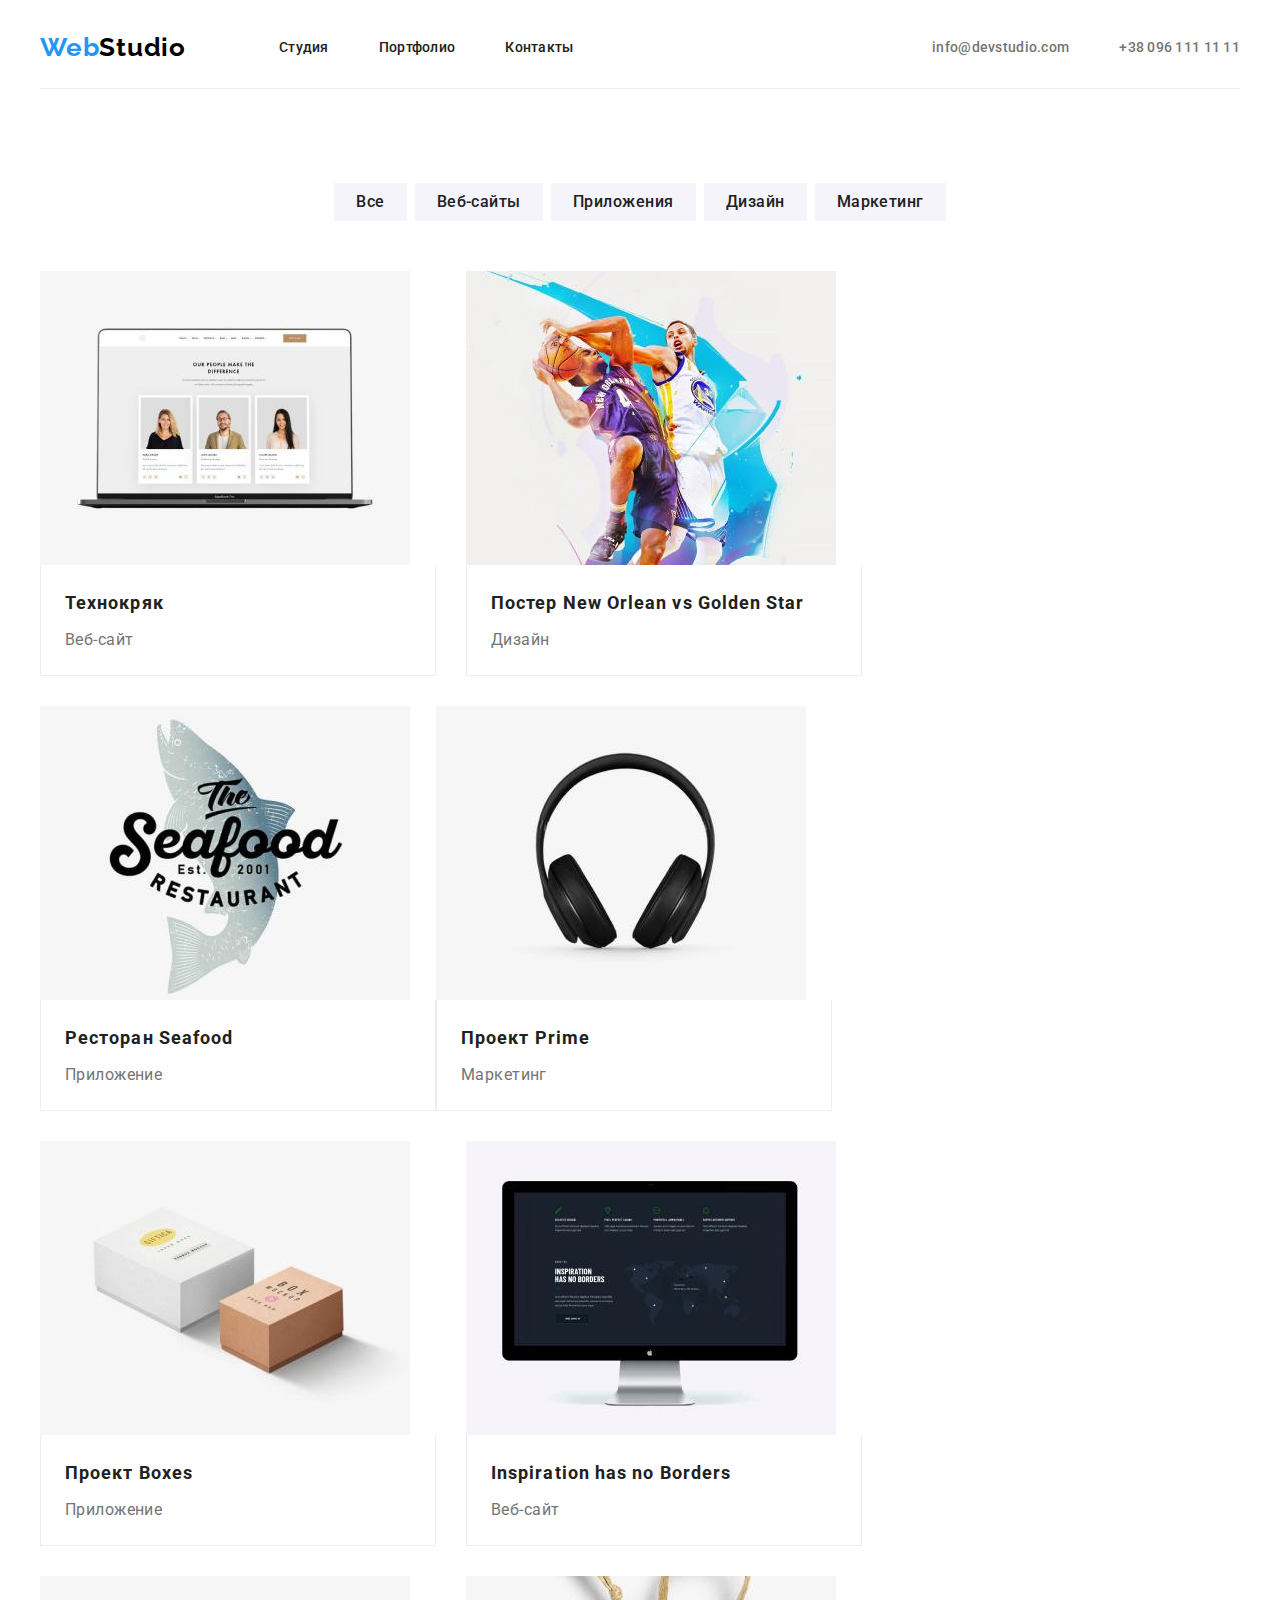
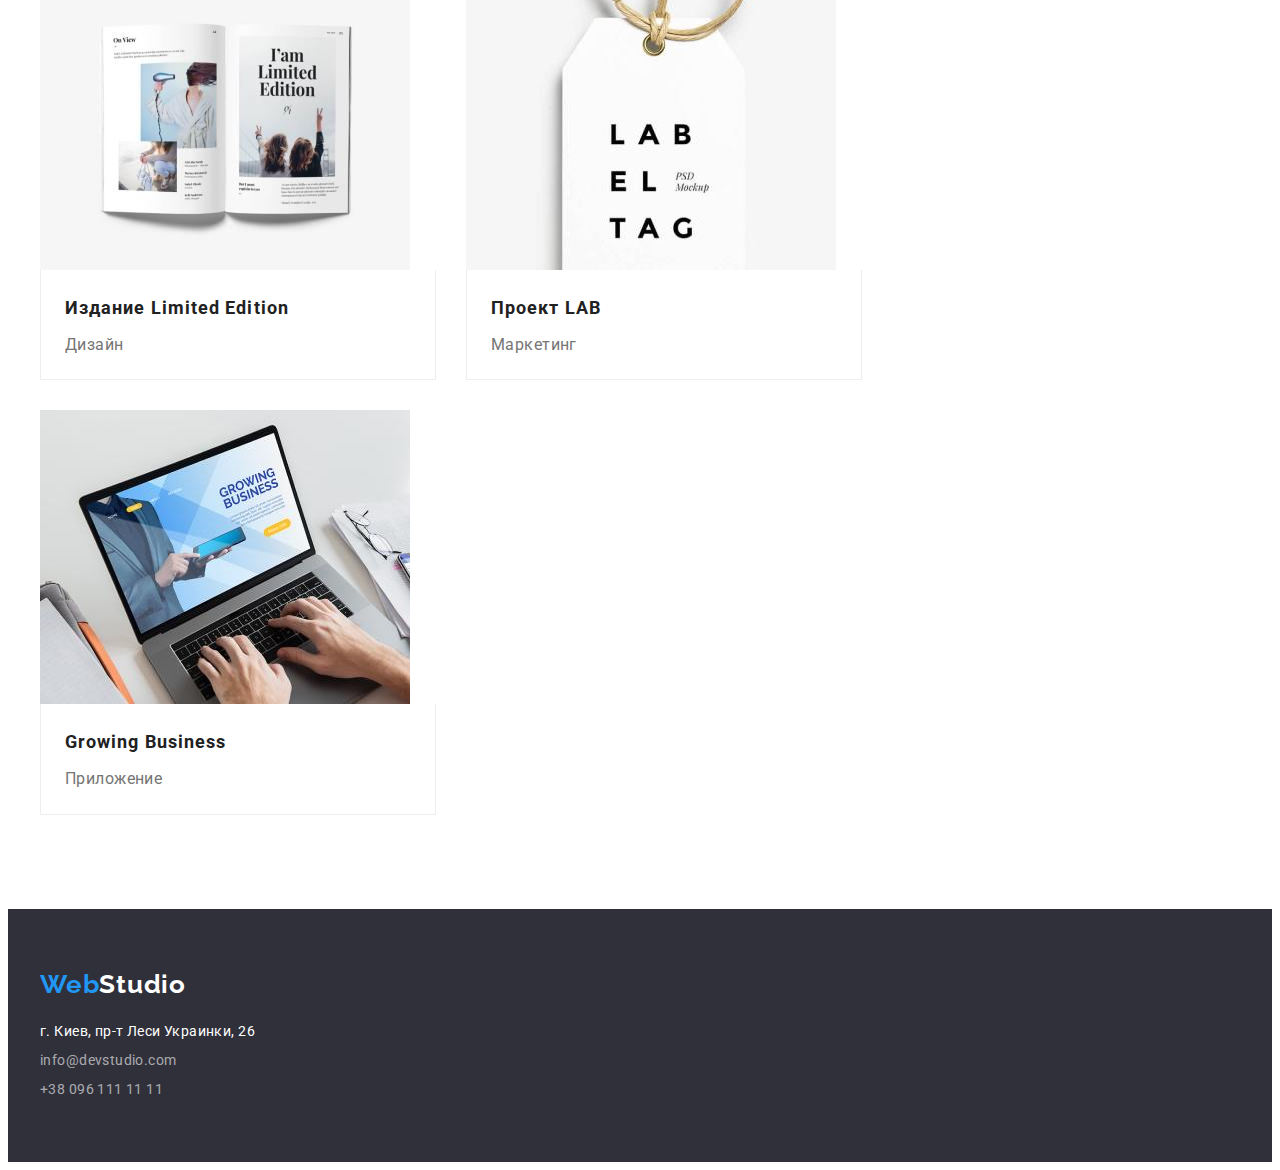
==== portfolio.html @ 9432514c "start" ====
<!DOCTYPE html>
<html lang="ru">
<head>
    <meta charset="UTF-8">
    <meta http-equiv="X-UA-Compatible" content="IE=edge">
    <meta name="viewport" content="width=device-width, initial-scale=1.0">
    <title>Портфолио</title>
    <link rel="preconnect" href="https://fonts.googleapis.com">
    <link rel="preconnect" href="https://fonts.gstatic.com" crossorigin>
    <link href="https://fonts.googleapis.com/css2?family=Raleway:wght@700&family=Roboto:wght@400;500;700;900&display=swap" rel="stylesheet">    
    <link rel="stylesheet" href="https://cdnjs.cloudflare.com/ajax/libs/modern-normalize/1.1.0/modern-normalize.min.css" integrity="sha512-wpPYUAdjBVSE4KJnH1VR1HeZfpl1ub8YT/NKx4PuQ5NmX2tKuGu6U/JRp5y+Y8XG2tV+wKQpNHVUX03MfMFn9Q==" crossorigin="anonymous" referrerpolicy="no-referrer" />
    <link rel="stylesheet" href="./css/styles.css">
</head>
<body>
    <!-- header section -->
    <header class="header">
        <div class="container">
            <!-- navigation -->
            <nav class="header-navigation">
                <!-- logo -->
                <a class="header-logo link" href="">Web<span class="header-logo-part">Studio</span></a>
                <ul class="header-list list">
                    <li class="header-item"><a class="header-item-link link" href="./index.html">Студия</a></li>
                    <li class="header-item"><a class="header-item-link link" href="./portfolio.html">Портфолио</a></li>
                    <li class="header-item"><a class="header-item-link link" href="">Контакты</a></li>
                </ul>
                <!-- contacts -->
                <ul class="header-contacts-list list">
                    <li class="header-contacts-item"><a class="header-contacts-link link" href="mailto:info@devstudio.com">info@devstudio.com</a></li>
                    <li class="header-contacts-item"><a class="header-contacts-link link" href="tel:+380961111111">+38 096 111 11 11</a></li>
                </ul>
            </nav>
        </div> 
    </header>
    <!-- main section -->
    <main class="main-portfolio">
        <section class="main-section-portfolio section">
            <div class="container">
                <h1 class="main-section-portfolio-title">Projects</h1>
                
                    <!-- filter -->
                    <ul class="main-portfolio-filter-list list">
                        <li class="main-portfolio-filter-item"><button class="main-portfolio-filter-item-button" type="button">Все</button></li>
                        <li class="main-portfolio-filter-item"><button class="main-portfolio-filter-item-button" type="button">Веб-сайты</button></li>
                        <li class="main-portfolio-filter-item"><button class="main-portfolio-filter-item-button" type="button">Приложения</button></li>
                        <li class="main-portfolio-filter-item"><button class="main-portfolio-filter-item-button" type="button">Дизайн</button></li>
                        <li class="main-portfolio-filter-item"><button class="main-portfolio-filter-item-button" type="button">Маркетинг</button></li>
                    </ul>
                    <!-- projects section -->
                    <ul class="potfolio-projects-list list">
                        <li class="potfolio-projects-item"> 
                            <a class="link portfolio-link-img" href="">
                                <img class="img" src="./images/project1.jpg" alt="project-img-1" width="370" height="294">
                                <div class="projects-main-text"> 
                                    <h2 class="potfolio-projects-item-title">Технокряк</h2>
                                    <p class="potfolio-projects-item-text">Веб-сайт</p>
                                </div>
                            </a> 
                        </li>
                        <li class="potfolio-projects-item"> 
                            <a class="link portfolio-link-img" href="">
                                <img class="img" src="./images/project2.jpg" alt="project-img-2" width="370" height="294">
                                <div class="projects-main-text">
                                    <h2 class="potfolio-projects-item-title">Постер New Orlean vs Golden Star</h2>
                                    <p class="potfolio-projects-item-text">Дизайн</p>  
                                </div> 
                            </a> 
                        </li>
                        <li class="potfolio-projects-item"> 
                            <a class="link portfolio-link-img" href="">
                                <img class="img" src="./images/project3.jpg" alt="project-img-3" width="370" height="294">
                                <div class="projects-main-text"> 
                                    <h2 class="potfolio-projects-item-title">Ресторан Seafood</h2>
                                    <p class="potfolio-projects-item-text">Приложение</p>
                                </div>
                            </a> 
                        </li>
                        <li class="potfolio-projects-item"> 
                            <a class="link portfolio-link-img" href="">
                                <img class="img" src="./images/project4.jpg" alt="project-img-4" width="370" height="294">
                                <div class="projects-main-text"> 
                                    <h2 class="potfolio-projects-item-title">Проект Prime</h2>
                                    <p class="potfolio-projects-item-text">Маркетинг</p>
                                </div>
                            </a> 
                        </li>
                        <li class="potfolio-projects-item"> 
                            <a class="link portfolio-link-img" href="">
                                <img class="img" src="./images/project5.jpg" alt="project-img-5" width="370" height="294">
                                <div class="projects-main-text">
                                    <h2 class="potfolio-projects-item-title">Проект Boxes</h2>
                                    <p class="potfolio-projects-item-text">Приложение</p>
                                </div> 
                            </a> 
                        </li>
                        <li class="potfolio-projects-item"> 
                            <a class="link portfolio-link-img" href="">
                                <img class="img" src="./images/project6.jpg" alt="project-img-6" width="370" height="294">
                                <div class="projects-main-text"> 
                                    <h2 class="potfolio-projects-item-title">Inspiration has no Borders</h2>
                                    <p class="potfolio-projects-item-text">Веб-сайт</p>
                                </div>
                            </a> 
                        </li>
                        <li class="potfolio-projects-item"> 
                            <a class="link portfolio-link-img" href="">
                                <img class="img" src="./images/project7.jpg" alt="project-img-7" width="370" height="294">
                                <div class="projects-main-text"> 
                                    <h2 class="potfolio-projects-item-title">Издание Limited Edition</h2>
                                    <p class="potfolio-projects-item-text">Дизайн</p>
                                </div>
                            </a> 
                        </li>
                        <li class="potfolio-projects-item"> 
                            <a class="link portfolio-link-img" href="">
                                <img class="img" src="./images/project8.jpg" alt="project-img-8" width="370" height="294">
                                <div class="projects-main-text"> 
                                    <h2 class="potfolio-projects-item-title">Проект LAB</h2>
                                    <p class="potfolio-projects-item-text">Маркетинг</p>
                                </div>
                            </a> 
                        </li>
                        <li class="potfolio-projects-item"> 
                            <a class="link portfolio-link-img" href="">
                                <img class="img" src="./images/project9.jpg" alt="project-img-9" width="370" height="294">
                                <div class="projects-main-text"> 
                                    <h2 class="potfolio-projects-item-title">Growing Business</h2>
                                    <p class="potfolio-projects-item-text">Приложение</p>
                                </div>  
                            </a> 
                        </li>
                    </ul>
            </div>
        </section>
    </main>
    <!-- footer section -->
    <footer class="footer">
        <div class="container ">    
            <!-- logo 2 -->
            <a class="footer-logo link" href="">Web<span class="footer-logo-part">Studio</span></a>
            <!-- address -->
            <address class="footer-address">
                <ul class="footer-adress-list list">
                    <li class="footer-address-item"><a class="footer-addres-link-add link" href="">г. Киев, пр-т Леси Украинки, 26</a></li>
                    <li class="footer-address-item"><a class="footer-addres-link link" href="mailto:info@devstudio.com">info@devstudio.com</a></li>
                    <li class="footer-address-item"><a class="footer-addres-link link" href="tel:+380961111111">+38 096 111 11 11</a></li>
                </ul>
            </address>
        </div>
    </footer>





    
</body>
</html>
---- css/styles.css ----
:root {
    --main-color: #212121;
    --header-nav-hover-color: #2196F3;
    --main-title-color: #FFFFFF; 
    --regular-text-colour: #757575;
    --main-background: #2F303A;
    --second-background: #F5F4FA;
    --footer-contacts:rgba(255, 255, 255, 0.6);
    }

p, h1, h2, h3, h4, h5, h6 {
    margin: 0;
    }
ul {
    margin: 0;
    padding: 0;
}

img {
    display: block;
    max-width: 100%;
}

.container {
    width: 1200px;
    padding-left: 15px;
    padding-right: 15px;
    margin: 0 auto;
}

/* Header box */

.header-logo {
    margin-right: 93px;
    padding-top: 24px;
    padding-bottom: 25px;
    display: inline-block;
}
.header-list {
    display: flex;
}
.header-item-link {
    padding-top: 32px;
    padding-bottom: 32px;
    display: inline-block;
}
.header-item:not(:last-child){
    margin-right: 50px;
}
.header-contacts-list {
    display: flex;
    margin-left: auto;
}
.header-contacts-item:not(:last-child) {
    margin-right: 50px; 
}
.header-navigation {
    display: flex;
    align-items: center;
    border-bottom-width: 1px;
    border-bottom-style: solid;
    border-bottom-color: #ECECEC;
}
.header-contacts-link {
    padding-top: 32px;
    padding-bottom: 32px;
    display: inline-block;
}
.section {
    padding-top: 94px;
    padding-bottom: 94px;
}

/* main box */
.main-section {
    padding-top: 200px;
    padding-bottom: 200px;
}

.main-section-title {
    margin-bottom: 30px;
}
.main-button-container {
    display: flex;
    justify-content: center;  
}

/* peculiarities section box */
.second-main {
    padding-bottom: 0px;
}
.second-main-list {
    display: flex;
}    
.second-main-item-title {
    margin-bottom: 10px;
    width: 270px;
}
.second-main-item:not(:last-child) {
    margin-right: 30px;
}

/*  what are we doing box */

.third-main-list {
    display: flex;
}
.third-main-item:not(:last-child) {
    margin-right: 30px;
}
.third-main-title {
    margin-bottom: 50px;
}

/* our team section box */

.main-team-title {
    margin-bottom: 50px;
}
.main-team-list {
    display: flex;
}
.main-team-item:not(:last-child) {
    margin-right: 30px;
}
.main-team-item-title {
    display: flex;
    justify-content: center;
    margin: 30px 0 10px 0;
}
.main-team-item-text {
    display: flex;
    justify-content: center;
    padding-bottom: 30px;
}

/* footer box */
.footer {
    padding-top: 60px;
    padding-bottom: 60px;
} 
.footer-logo {
    display: block;
}
.footer-address {
    margin-top: 20px;
} 
.footer-addres-link-add {
    display: block;
}
.footer-addres-link {
    display: block;
}

.footer-address-item:not(:last-child) {
    margin-bottom: 5px;
    
}




/* portfolio filter box */

.main-portfolio-filter-list {
    display: flex;
    justify-content: center;
}
.main-portfolio-filter-item {
    display: flex;
}
.main-portfolio-filter-item:not(:last-child) {
    margin-right: 8px;
}
/* Portfolio items box */

.potfolio-projects-list {
    display: flex;
    flex-wrap: wrap;
    margin-top: 50px;
    margin-right: -30px;
    margin-bottom: -30px;
}
.potfolio-projects-item {
    flex-basis: calc(100%/3 - 30px);
    margin-right: 30px;
    margin-bottom: 30px;
}

.potfolio-projects-item:nth-child(3n) {
    margin-right: 0;
}
.projects-main-text {
    border: 1px solid #EEEEEE;
    border-top: none;
    width: 370px;
    padding-top: 20px;
    padding-left: 24px;
    padding-bottom: 20px;
    
}
.potfolio-projects-item-text {
    margin-top: 4px;
} 


body {
    font-family: Roboto , sans-serif;
    background-color: #fff;
    color: var(--main-color);
    letter-spacing: 0.03em;
    font-size: 14px;
}


.list {
    list-style: none;
}
.link {
    text-decoration: none;
}

/* header logo */
.header-logo {
font-family: Raleway;
font-style: normal;
font-weight: bold;
font-size: 26px;
line-height: 1.19;
letter-spacing: 0.03em;
color: #2196F3;
}
.header-logo-part {
    color: #000000;
}

/* header nav list */

.header-item-link {
font-weight: 500;
line-height: 1.14;
letter-spacing: 0.02em;
color: var(--main-color);
}
.header-item-link:hover {
    color: var(--header-nav-hover-color);
}
.header-item-link:focus {
    color: var(--header-nav-hover-color);
}

/* header contacts */

.header-contacts-link {
    font-weight: 500;
    line-height: 1.14 ;
    letter-spacing: 0.02em;
    color: var(--regular-text-colour);

}
.header-contacts-link:hover {
    color: var(--header-nav-hover-color);
}
.header-contacts-link:focus {
    color: var(--header-nav-hover-color);
}

/* main section */
.main-section-portfolio-title {
    display: none;
}
.main-section {
    background-color:var(--main-background) ;
}
.main-section-title{
    font-weight: 900;
    font-size: 44px;
    line-height: 1.36;
    text-align: center;
    letter-spacing: 0.06em;
    text-transform: uppercase;
    color: var(--main-title-color)
}
.main-section-button {
    font-family: Roboto;
    font-style: normal;
    font-weight: bold;
    font-size: 16px;
    line-height: 1.87;
    display: flex;
    align-items: center;
    text-align: center;
    justify-content: center;
    letter-spacing: 0.06em;
    color: var(--main-title-color);
    background-color: var(--header-nav-hover-color);
    cursor: pointer;
    height: 50px;
    width: 200px;
    border: none;
}
/* second main */
.second-main-title {
    display: none;
}
.second-main-item-title {
    line-height: 1.14;
    text-transform: uppercase;
    color: var(--main-color);
}
.second-main-item-text {
    line-height: 1.71;
    color: var(--regular-text-colour); 
}
/* third main */
.third-main-title {

    font-size: 36px;
    line-height: 1.16;
    text-align: center;
    color: var(--main-color);
}
/* main team */
.main-team {
    background-color: var(--second-background);
}
.main-team-title {
    font-size: 36px;
    line-height: 1.16;
    text-align: center;
    color: var(--main-color);
}
.main-team-item {
    background-color: var(--main-title-color);
}
.main-team-item-title {
    font-weight: 500;
    font-size: 16px;
    line-height: 1.18;
    color: var(--main-color);
}
.main-team-item-text {
    font-size: 16px;
    line-height: 1.18;
    color: var(--regular-text-colour)
}
/* Footer */
.footer {
    background-color: var(--main-background);
}
/* footer logo */
.footer-logo {
    font-family: Raleway;
    font-style: normal;
    font-weight: bold;
    font-size: 26px;
    line-height: 1.19;
    letter-spacing: 0.03em;
    color: #2196F3;
}
.footer-logo-part {
    color: #fff;
}
.footer-addres-link-add {
    font-style: normal;
    line-height: 1.71;
    letter-spacing: 0.03em;
    color: #FFFFFF;
}
.footer-addres-link {
    font-style: normal;
    line-height: 1.71;
    letter-spacing: 0.03em;
    color: var(--footer-contacts);
}
.footer-addres-link:hover,
.footer-addres-link:focus {
    color: #fff;
}
/* prtfolio filters */
.main-portfolio-filter-item-button {
    font-family: Roboto;
    font-weight: 500;
    font-size: 16px;
    line-height: 1.62;
    text-align: center;
    letter-spacing: 0.03em;
    color: var(--main-color);
    background-color: var(--second-background);
    border: none;
    cursor: pointer;
    padding: 6px 22px 6px 22px; 
    
}
.main-portfolio-filter-item-button:hover {
    background-color: var(--header-nav-hover-color);
    color: var(--main-title-color);
}
.main-portfolio-filter-item-button:focus {
    background-color: var(--header-nav-hover-color);
    color: var(--main-title-color);
}

/* projects portfolio */

.potfolio-projects-item {
    background: var(--main-title-color);
    box-sizing: border-box;
}
.potfolio-projects-item-title {
    font-size: 18px;
    line-height: 2;
    letter-spacing: 0.06em;
    color: var(--main-color);
}
.potfolio-projects-item-text {
    font-size: 16px;
    line-height: 1.87;
    color: var(--regular-text-colour);
}
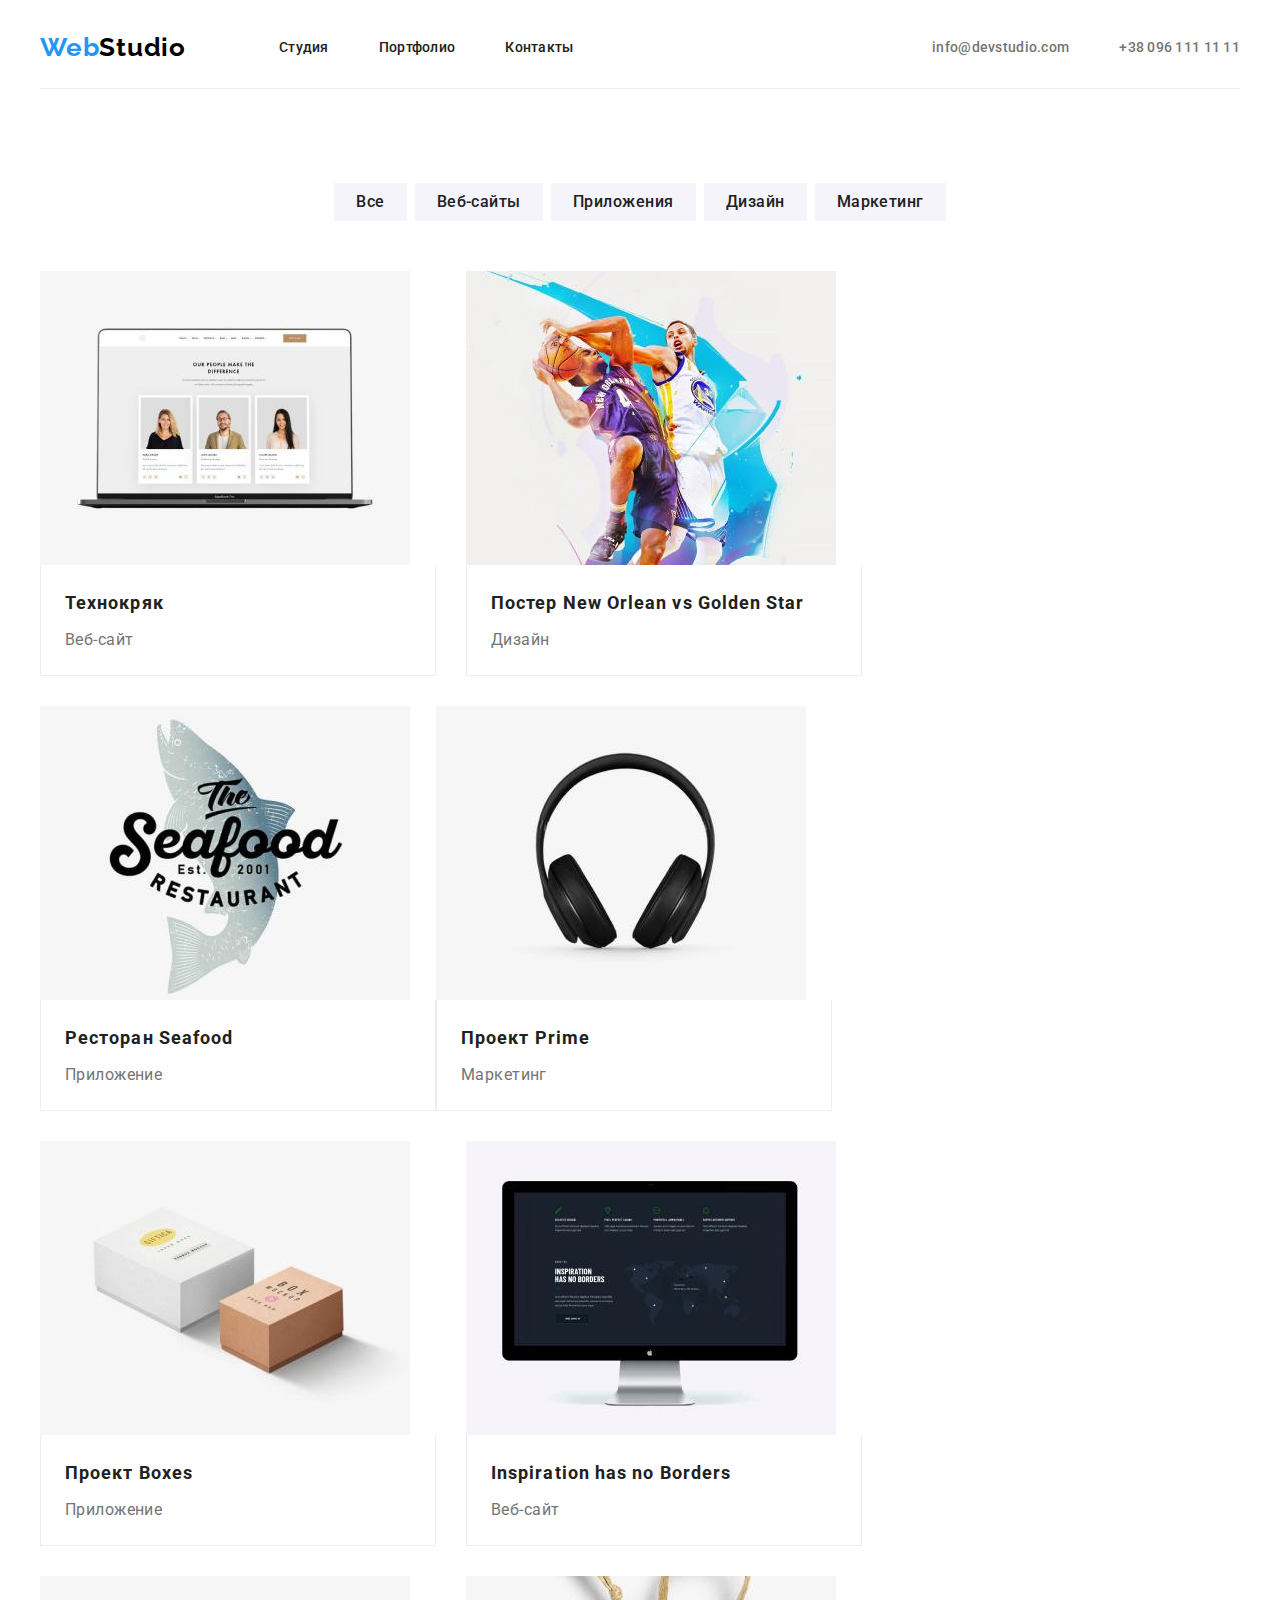
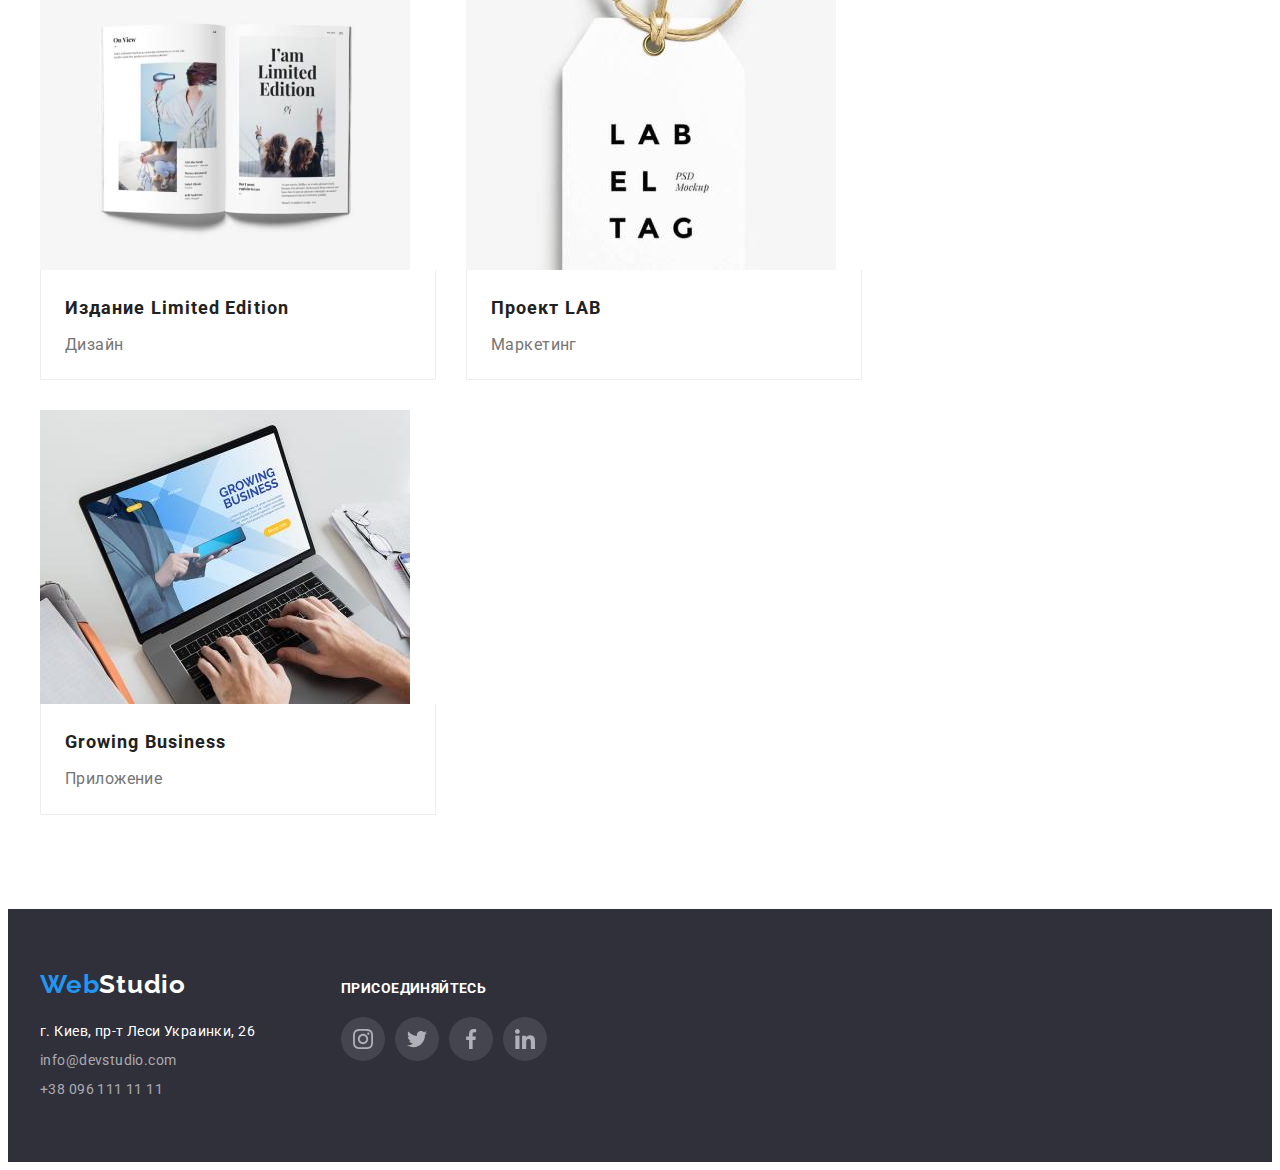
==== commit ce971a28: "finish" ====
--- a/portfolio.html
+++ b/portfolio.html
@@ -135,24 +135,58 @@
     </main>
     <!-- footer section -->
     <footer class="footer">
-        <div class="container ">    
+        <div class="container footer-container">
             <!-- logo 2 -->
+            <div class="footer-links">
             <a class="footer-logo link" href="">Web<span class="footer-logo-part">Studio</span></a>
             <!-- address -->
             <address class="footer-address">
-                <ul class="footer-adress-list list">
-                    <li class="footer-address-item"><a class="footer-addres-link-add link" href="">г. Киев, пр-т Леси Украинки, 26</a></li>
-                    <li class="footer-address-item"><a class="footer-addres-link link" href="mailto:info@devstudio.com">info@devstudio.com</a></li>
-                    <li class="footer-address-item"><a class="footer-addres-link link" href="tel:+380961111111">+38 096 111 11 11</a></li>
+            <ul class="footer-adress-list list">
+                <li class="footer-address-item"><a class="footer-addres-link-add link" href="">г. Киев, пр-т Леси Украинки, 26</a></li>
+                <li class="footer-address-item"><a class="footer-addres-link link" href="mailto:info@devstudio.com">info@devstudio.com</a></li>
+                <li class="footer-address-item"><a class="footer-addres-link link" href="tel:+380961111111">+38 096 111 11 11</a></li>
+            </ul>
+            </address>
+            </div>  
+            <div class="footer-social">
+                <h4 class="footer-social-text">Присоединяйтесь</h4>
+                <ul class="footer-social-list list">
+                    <li class="footer-social-item"> 
+                        <a href="" class="footer-social-link" > 
+                            <svg class="footer-social-icon" width="20" heigh="20" >
+                                <use href="./images/icons.svg#icon-instagram">
+                                </use>
+                            </svg>
+                        </a>
+                    </li>
+                    <li class="footer-social-item"> 
+                        <a href="" class="footer-social-link" > 
+                            <svg class="footer-social-icon" width="20" heigh="20" >
+                                <use href="./images/icons.svg#icon-twitter">
+                                </use>
+                            </svg>
+                        </a>
+                    </li>
+                    <li class="footer-social-item"> 
+                        <a href="" class="footer-social-link" > 
+                            <svg class="footer-social-icon" width="20" heigh="20" >
+                                <use href="./images/icons.svg#icon-facebook">
+                                </use>
+                            </svg>
+                        </a>
+                    </li>
+                    <li class="footer-social-item"> 
+                        <a href="" class="footer-social-link" > 
+                            <svg class="footer-social-icon" width="20" heigh="20" >
+                                <use href="./images/icons.svg#icon-linkedin">
+                                </use>
+                            </svg>
+                        </a>
+                    </li>
                 </ul>
-            </address>
+    
+            </div>
         </div>
     </footer>
-
-
-
-
-
-    
 </body>
 </html>--- a/css/styles.css
+++ b/css/styles.css
@@ -51,6 +51,21 @@
     display: flex;
     margin-left: auto;
 }
+.header-contacts-item{
+    display: flex;
+}
+.header-contacts-icon{
+    width: 16px;
+    height: 12px;
+    margin-right: 10px;
+}
+.header-contacts-icon-smartphone {
+    width: 10px;
+    height: 16px;
+    margin-right: 10px;
+}
+
+
 .header-contacts-item:not(:last-child) {
     margin-right: 50px; 
 }
@@ -64,13 +79,15 @@
 .header-contacts-link {
     padding-top: 32px;
     padding-bottom: 32px;
-    display: inline-block;
+    display: flex;
 }
 .section {
     padding-top: 94px;
     padding-bottom: 94px;
 }
-
+.header-contacts-item {
+    display: flex;
+}
 /* main box */
 .main-section {
     padding-top: 200px;
@@ -99,6 +116,23 @@
 .second-main-item:not(:last-child) {
     margin-right: 30px;
 }
+.second-main-icons-list {
+    display: flex;
+    margin-bottom: 30px;
+}
+.second-main-icons-item {
+    background-color: #F5F4FA;
+    width: 270px;
+    height: 120px;
+    border-radius: 4px;
+    display: flex;
+    justify-content: center;
+    align-items: center;
+}
+.second-main-icons-item + .second-main-icons-item {
+    margin-left: 30px;
+}
+
 
 /*  what are we doing box */
 
@@ -131,7 +165,7 @@
 .main-team-item-text {
     display: flex;
     justify-content: center;
-    padding-bottom: 30px;
+    margin-bottom: 16px;
 }
 
 /* footer box */
@@ -139,6 +173,12 @@
     padding-top: 60px;
     padding-bottom: 60px;
 } 
+.footer-container {
+    display: flex;
+}
+.footer-links {
+    margin-right: 86px;
+}
 .footer-logo {
     display: block;
 }
@@ -256,8 +296,12 @@
     line-height: 1.14 ;
     letter-spacing: 0.02em;
     color: var(--regular-text-colour);
-
-}
+}
+.header-contacts-icon-smartphone,
+.header-contacts-icon {
+    fill: currentColor;
+} 
+
 .header-contacts-link:hover {
     color: var(--header-nav-hover-color);
 }
@@ -270,7 +314,15 @@
     display: none;
 }
 .main-section {
-    background-color:var(--main-background) ;
+    background-color:#C4C4C4;
+    background-image: linear-gradient(
+        rgba(47, 48, 58, 0.4),
+        rgba(47, 57, 58, 0.4)), 
+    url(../images/main-bg.jpg);
+    background-repeat: no-repeat;
+    background-position: 50% 50%;
+    background-size: 1600px;
+
 }
 .main-section-title{
     font-weight: 900;
@@ -332,6 +384,10 @@
 }
 .main-team-item {
     background-color: var(--main-title-color);
+    box-shadow: 0px 1px 3px rgba(0, 0, 0, 0.12), 
+                0px 1px 1px rgba(0, 0, 0, 0.14), 
+                0px 2px 1px rgba(0, 0, 0, 0.2);
+    border-radius: 0px 0px 4px 4px;
 }
 .main-team-item-title {
     font-weight: 500;
@@ -343,6 +399,41 @@
     font-size: 16px;
     line-height: 1.18;
     color: var(--regular-text-colour)
+}
+
+/* Team social */
+
+.main-team-social-list {
+    display: flex;
+    justify-content: center;
+    padding-bottom: 30px;
+}
+
+.main-team-social-item {
+    width: 44px;
+    height: 44px;
+    
+}
+.main-team-social-item + .main-team-social-item {
+    margin-left: 10px;
+}
+.main-team-social-link {
+    width: 100%;
+    height: 100%;
+    display: flex;
+    background-color: #FFFFFF;
+    border-radius: 50%;
+    align-items: center;
+    justify-content: center;
+    color: #AFB1B8;   
+}
+.main-team-social-icon {
+    fill: currentColor;
+}
+.main-team-social-link:hover,
+.main-team-social-link:focus{
+    background-color: #2196F3; 
+    color: #FFFFFF;
 }
 /* Footer */
 .footer {
@@ -395,10 +486,16 @@
 .main-portfolio-filter-item-button:hover {
     background-color: var(--header-nav-hover-color);
     color: var(--main-title-color);
+    box-shadow: 0px 3px 1px rgba(0, 0, 0, 0.1), 
+                0px 1px 2px rgba(0, 0, 0, 0.08), 
+                0px 2px 2px rgba(0, 0, 0, 0.12);
 }
 .main-portfolio-filter-item-button:focus {
     background-color: var(--header-nav-hover-color);
     color: var(--main-title-color);
+    box-shadow: 0px 3px 1px rgba(0, 0, 0, 0.1), 
+                0px 1px 2px rgba(0, 0, 0, 0.08), 
+                0px 2px 2px rgba(0, 0, 0, 0.12);
 }
 
 /* projects portfolio */
@@ -407,6 +504,12 @@
     background: var(--main-title-color);
     box-sizing: border-box;
 }
+.potfolio-projects-item:hover {
+    box-shadow: 0px 1px 1px rgba(0, 0, 0, 0.12), 
+                0px 4px 4px rgba(0, 0, 0, 0.06), 
+                1px 4px 6px rgba(0, 0, 0, 0.16);
+}
+
 .potfolio-projects-item-title {
     font-size: 18px;
     line-height: 2;
@@ -419,3 +522,90 @@
     color: var(--regular-text-colour);
 }
 
+
+
+.footer-social {
+    background-color: transparent;
+    padding-top: 12px;
+}
+.footer-social-text {
+    font-size: 14px;
+    line-height: 1.14;
+    letter-spacing: 0.03em;
+    text-transform: uppercase;
+    color: #FFFFFF;
+    margin-bottom: 20px;
+}
+
+.footer-social-list {
+    display: flex;
+    justify-content: start;
+}
+
+.footer-social-item {
+    width: 44px;
+    height: 44px;
+    
+}
+.footer-social-item + .footer-social-item {
+    margin-left: 10px;
+}
+.footer-social-link {
+    width: 100%;
+    height: 100%;
+    display: flex;
+    background-color: rgba(255, 255, 255, 0.1);
+    border-radius: 50%;
+    align-items: center;
+    justify-content: center;
+    color: #AFB1B8;   
+}
+.footer-social-icon {
+    fill: currentColor;
+}
+.footer-social-link:hover,
+.footer-social-link:focus{
+    background-color: #2196F3; 
+    color: #FFFFFF;
+}
+
+
+/* clients section */
+.clients-title {
+    font-size: 36px;
+    line-height: 1.16;
+    text-align: center;
+    letter-spacing: 0.03em;
+    margin-bottom: 50px;
+}
+.clients-icons-list {
+    display: flex;
+    justify-content: center;
+}
+.clients-icons-item {
+    width: 170px;
+    height: 92px;
+}
+.clients-icons-item + .clients-icons-item {
+    margin-left: 30px;
+}
+.clients-icons-link {
+    width: 100%;
+    height: 100%;
+    display: flex;
+    justify-content: center;
+    align-items: center;
+    border: 1px solid #AFB1B8;
+    border-radius: 4px;
+    color: #AFB1B8;
+}
+.clients-icons{
+    width: 106px;
+    height: 60px;
+    fill: currentColor;
+}
+.clients-icons-link:hover,
+.clients-icons-link:focus {
+    color: #2196F3;
+    border: 1px solid #2196F3;
+}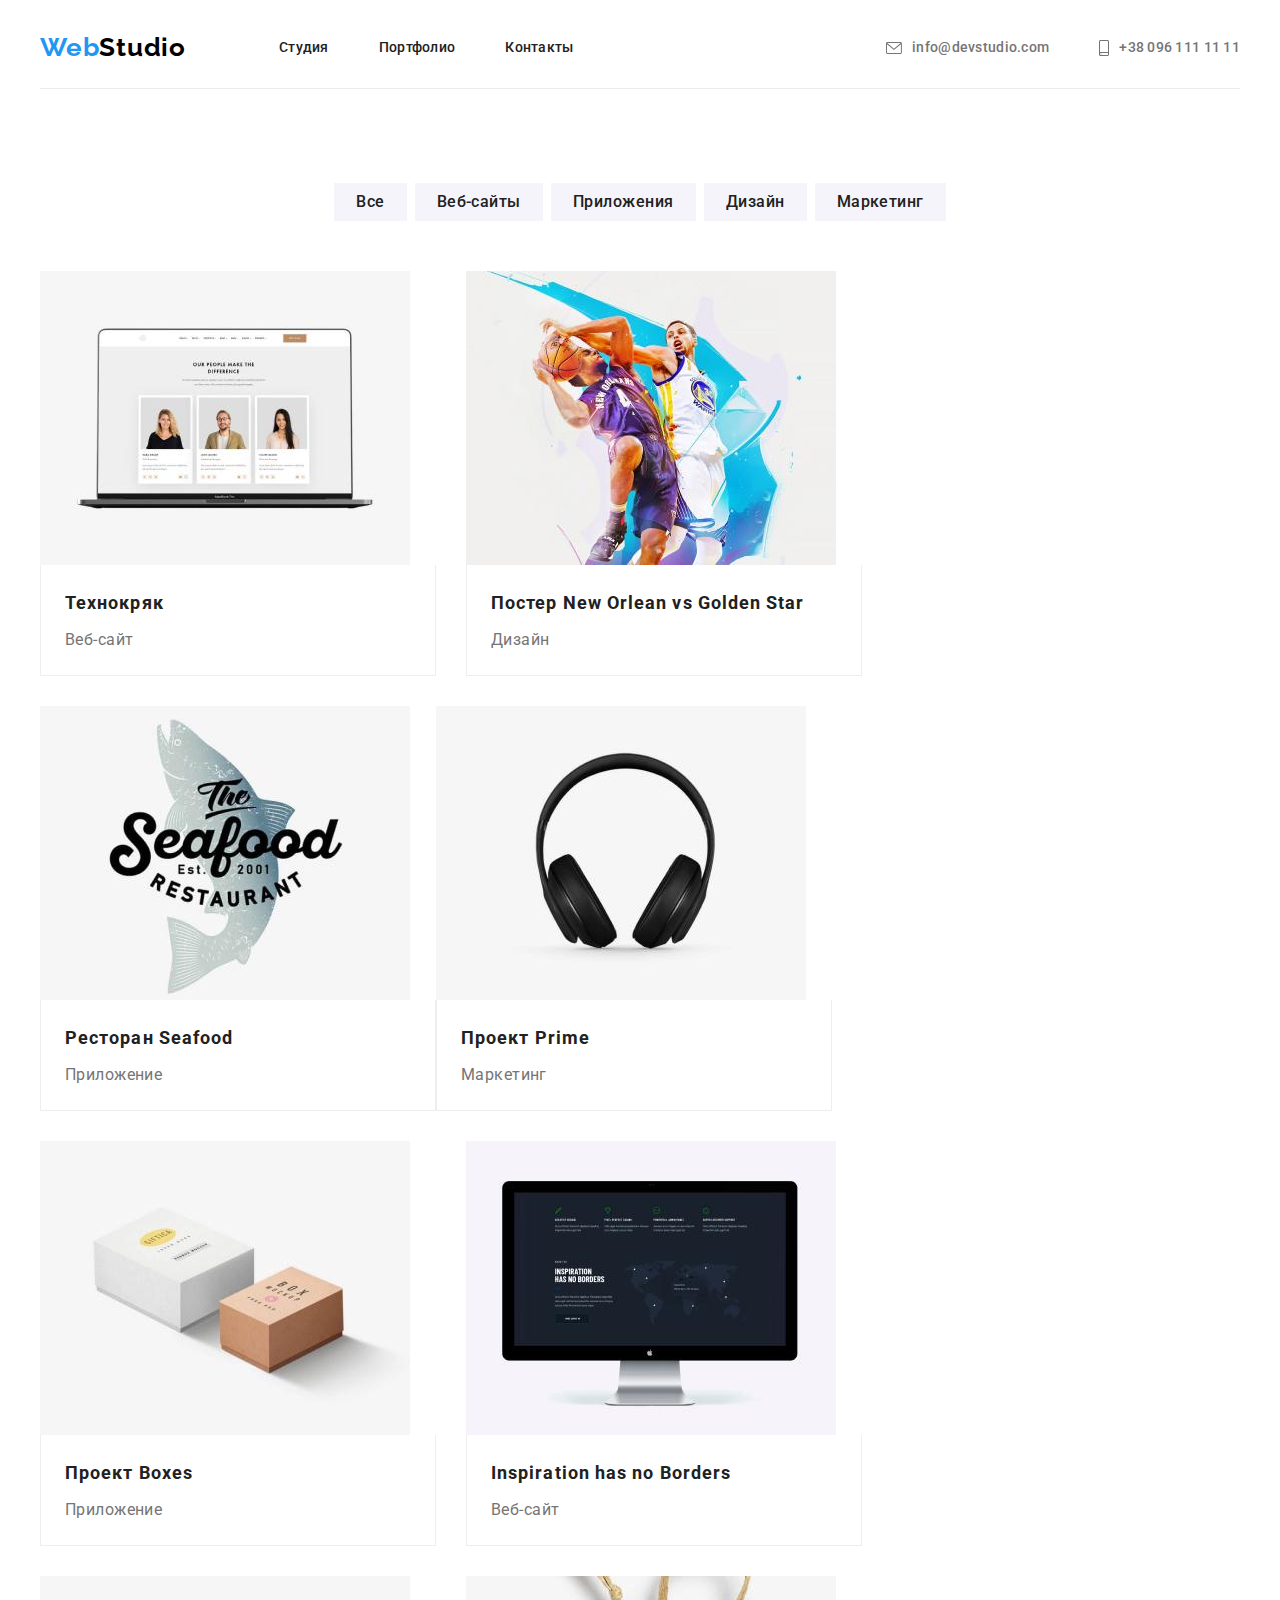
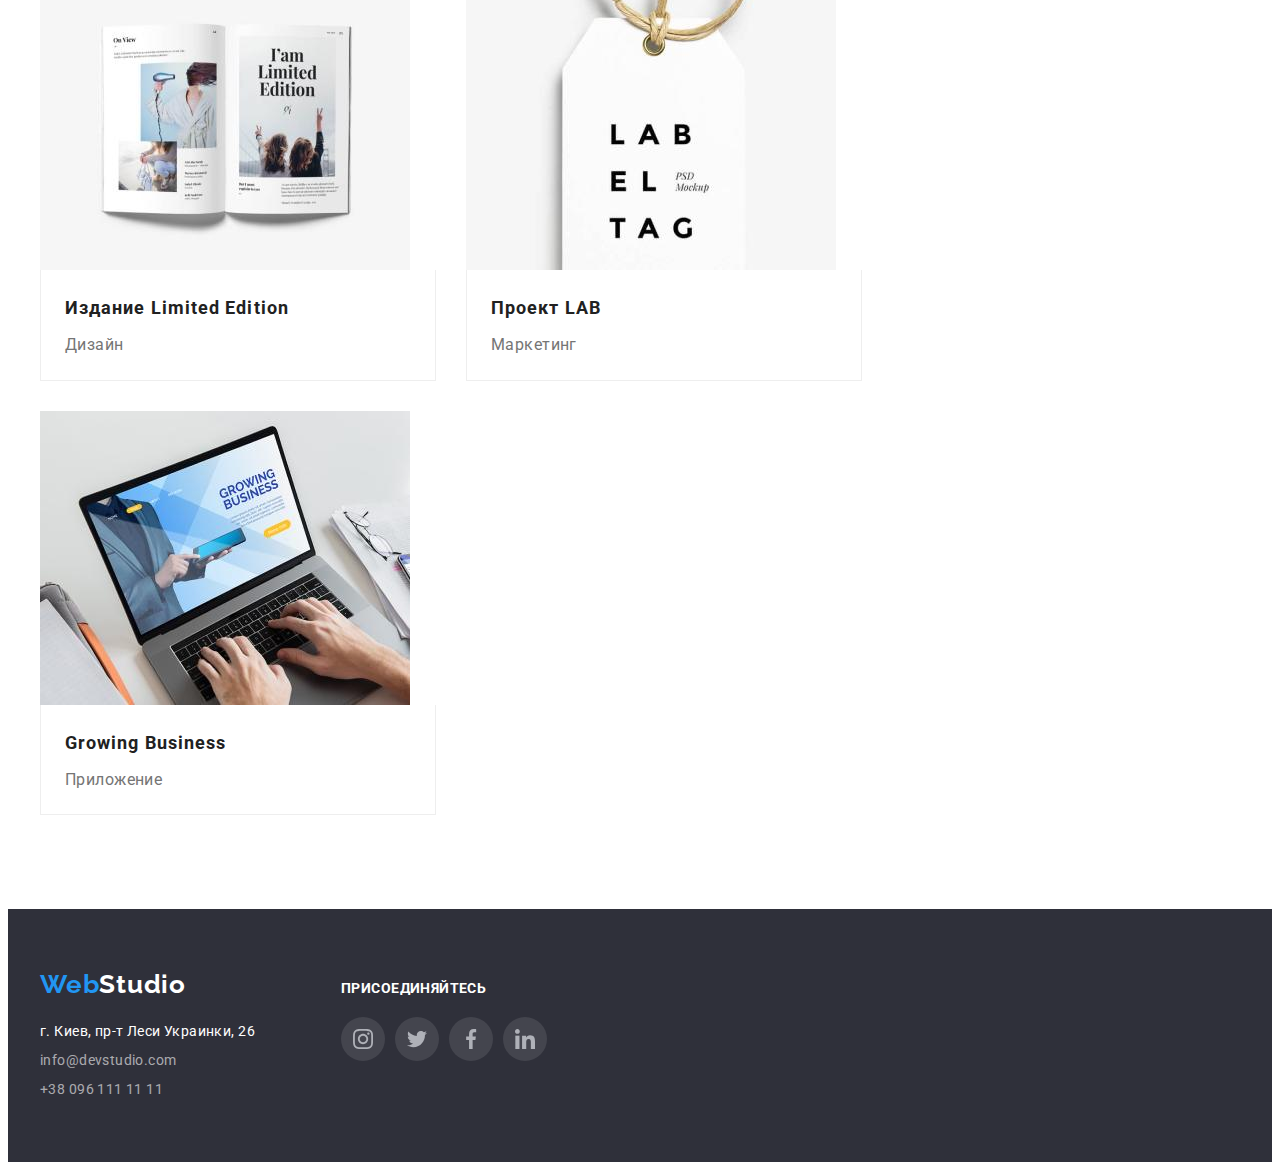
==== commit 61b98167: "добавил иконки в хедер страницы "Портфолио"" ====
--- a/portfolio.html
+++ b/portfolio.html
@@ -26,8 +26,18 @@
                 </ul>
                 <!-- contacts -->
                 <ul class="header-contacts-list list">
-                    <li class="header-contacts-item"><a class="header-contacts-link link" href="mailto:info@devstudio.com">info@devstudio.com</a></li>
-                    <li class="header-contacts-item"><a class="header-contacts-link link" href="tel:+380961111111">+38 096 111 11 11</a></li>
+                    <li class="header-contacts-item"><a class="header-contacts-link link" href="mailto:info@devstudio.com">
+                        <svg class="header-contacts-icon" width="16" hieght="12">
+                            <use href="images/icons.svg#icon-envelope">  
+                            </use>
+                        </svg>
+                        info@devstudio.com</a></li>
+                    <li class="header-contacts-item"><a class="header-contacts-link link" href="tel:+380961111111">
+                        <svg class="header-contacts-icon-smartphone" width="10" hieght="16">
+                            <use href="images/icons.svg#icon-smartphone">  
+                            </use>
+                        </svg>
+                        +38 096 111 11 11</a></li>
                 </ul>
             </nav>
         </div> 
--- a/css/styles.css
+++ b/css/styles.css
@@ -80,6 +80,7 @@
     padding-top: 32px;
     padding-bottom: 32px;
     display: flex;
+    align-items: center;
 }
 .section {
     padding-top: 94px;
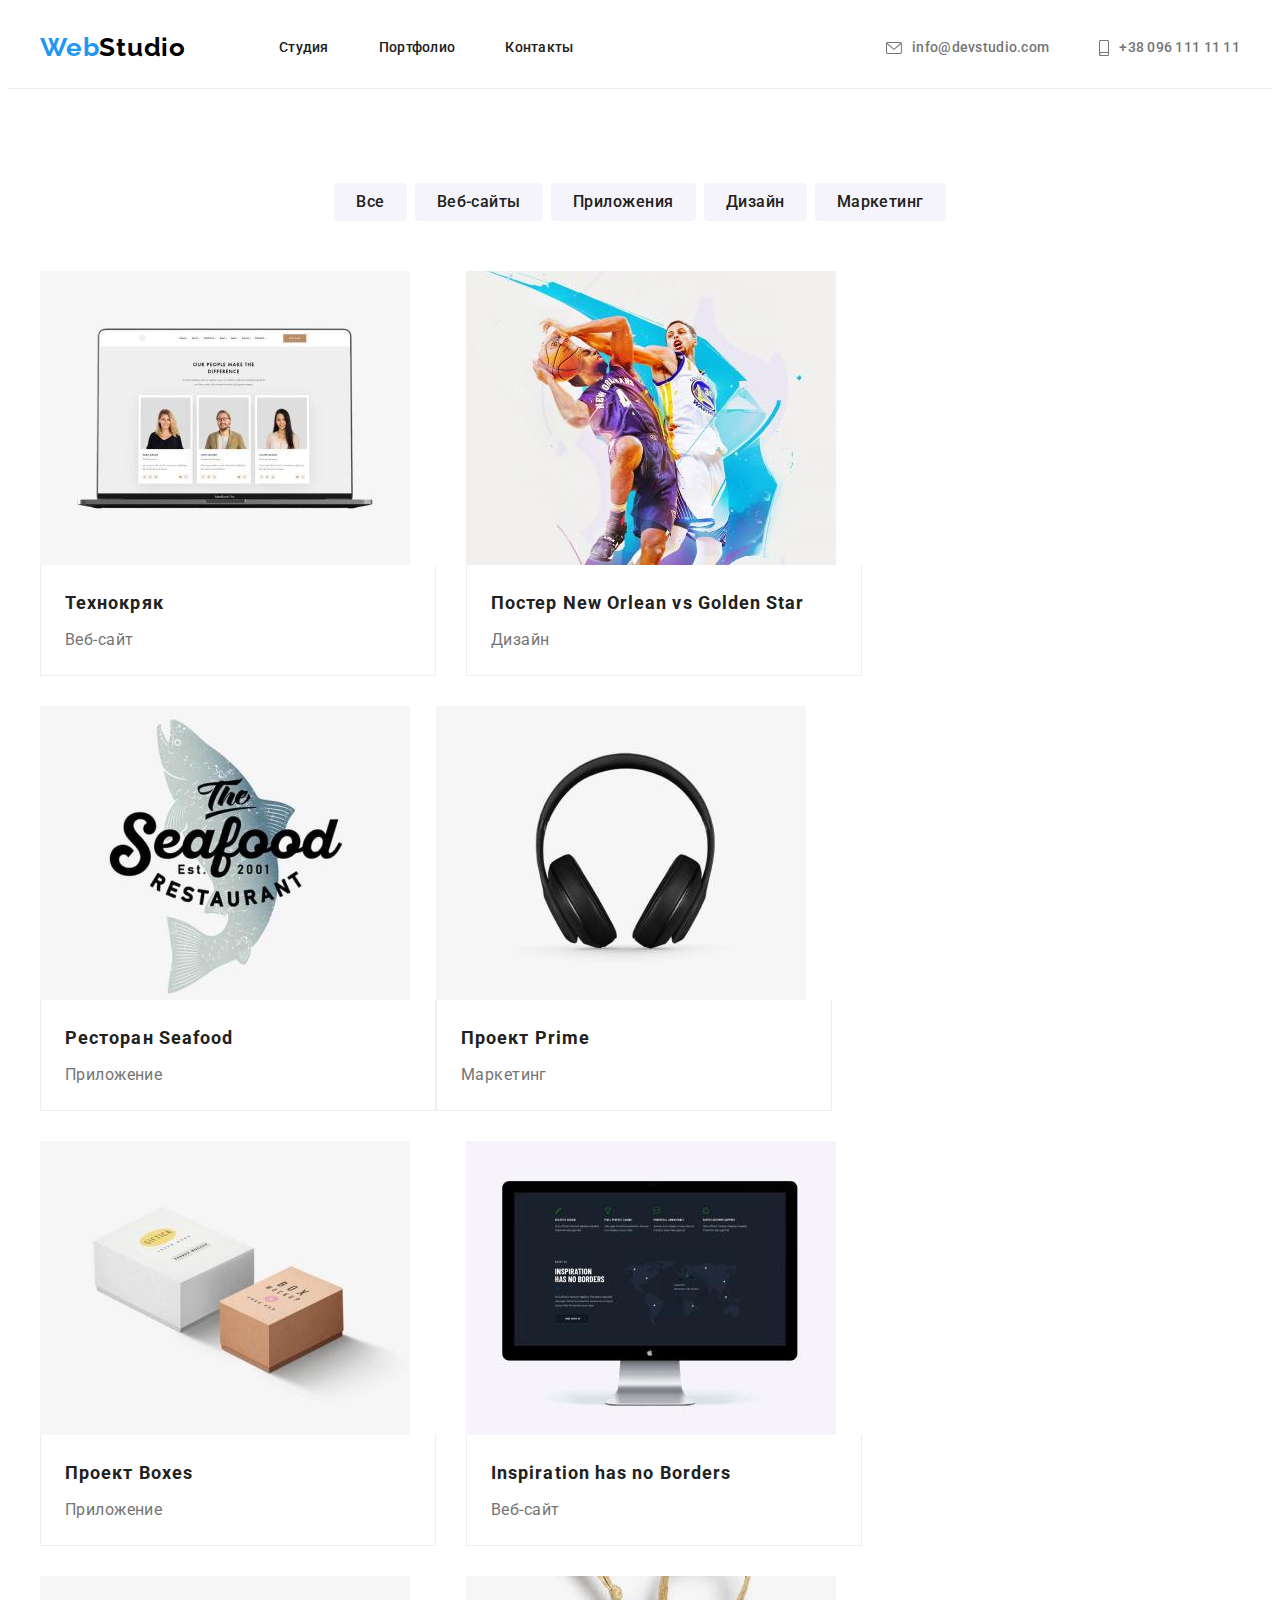
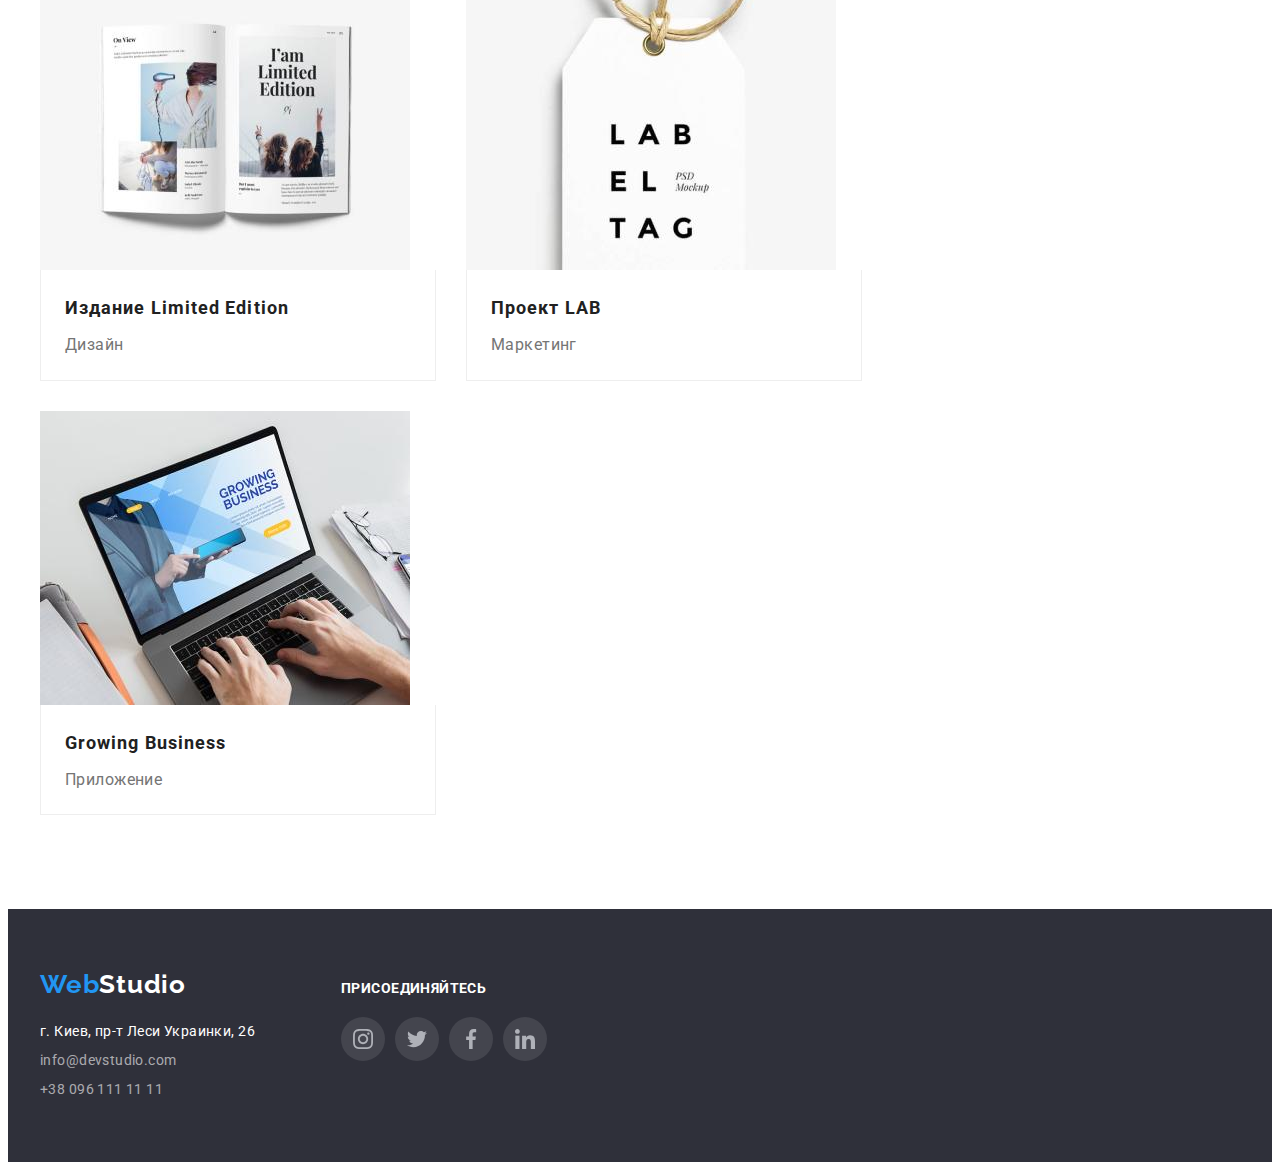
==== commit b401ed27: "внес правки" ====
--- a/portfolio.html
+++ b/portfolio.html
@@ -14,7 +14,7 @@
 <body>
     <!-- header section -->
     <header class="header">
-        <div class="container">
+        <div class="container header-container">
             <!-- navigation -->
             <nav class="header-navigation">
                 <!-- logo -->
@@ -24,22 +24,22 @@
                     <li class="header-item"><a class="header-item-link link" href="./portfolio.html">Портфолио</a></li>
                     <li class="header-item"><a class="header-item-link link" href="">Контакты</a></li>
                 </ul>
-                <!-- contacts -->
-                <ul class="header-contacts-list list">
-                    <li class="header-contacts-item"><a class="header-contacts-link link" href="mailto:info@devstudio.com">
-                        <svg class="header-contacts-icon" width="16" hieght="12">
-                            <use href="images/icons.svg#icon-envelope">  
-                            </use>
-                        </svg>
-                        info@devstudio.com</a></li>
-                    <li class="header-contacts-item"><a class="header-contacts-link link" href="tel:+380961111111">
-                        <svg class="header-contacts-icon-smartphone" width="10" hieght="16">
-                            <use href="images/icons.svg#icon-smartphone">  
-                            </use>
-                        </svg>
-                        +38 096 111 11 11</a></li>
-                </ul>
             </nav>
+            <!-- contacts -->
+            <ul class="header-contacts-list list">
+                <li class="header-contacts-item"><a class="header-contacts-link link" href="mailto:info@devstudio.com">
+                    <svg class="header-contacts-icon" width="16" hieght="12">
+                        <use href="images/icons.svg#icon-envelope">  
+                        </use>
+                    </svg>
+                    info@devstudio.com</a></li>
+                <li class="header-contacts-item"><a class="header-contacts-link link" href="tel:+380961111111">
+                    <svg class="header-contacts-icon-smartphone" width="10" hieght="16">
+                        <use href="images/icons.svg#icon-smartphone">  
+                        </use>
+                    </svg>
+                    +38 096 111 11 11</a></li>
+            </ul>
         </div> 
     </header>
     <!-- main section -->
--- a/css/styles.css
+++ b/css/styles.css
@@ -64,18 +64,22 @@
     height: 16px;
     margin-right: 10px;
 }
-
-
 .header-contacts-item:not(:last-child) {
     margin-right: 50px; 
 }
-.header-navigation {
-    display: flex;
-    align-items: center;
+.header {
     border-bottom-width: 1px;
     border-bottom-style: solid;
     border-bottom-color: #ECECEC;
 }
+.header-navigation {
+    display: flex;
+    align-items: center;
+}
+.header-container {
+    display: flex;
+} 
+
 .header-contacts-link {
     padding-top: 32px;
     padding-bottom: 32px;
@@ -321,8 +325,10 @@
         rgba(47, 57, 58, 0.4)), 
     url(../images/main-bg.jpg);
     background-repeat: no-repeat;
-    background-position: 50% 50%;
-    background-size: 1600px;
+    max-width: 1600px;
+    margin: 0 auto;
+    height: 600px;
+    background-size: cover;
 
 }
 .main-section-title{
@@ -351,6 +357,7 @@
     height: 50px;
     width: 200px;
     border: none;
+    border-radius: 4px;
 }
 /* second main */
 .second-main-title {
@@ -480,6 +487,7 @@
     color: var(--main-color);
     background-color: var(--second-background);
     border: none;
+    border-radius: 4px;
     cursor: pointer;
     padding: 6px 22px 6px 22px; 
     
@@ -523,11 +531,13 @@
     color: var(--regular-text-colour);
 }
 
-
+.footer-container {
+    display: flex;
+    align-items: baseline;
+}
 
 .footer-social {
     background-color: transparent;
-    padding-top: 12px;
 }
 .footer-social-text {
     font-size: 14px;
